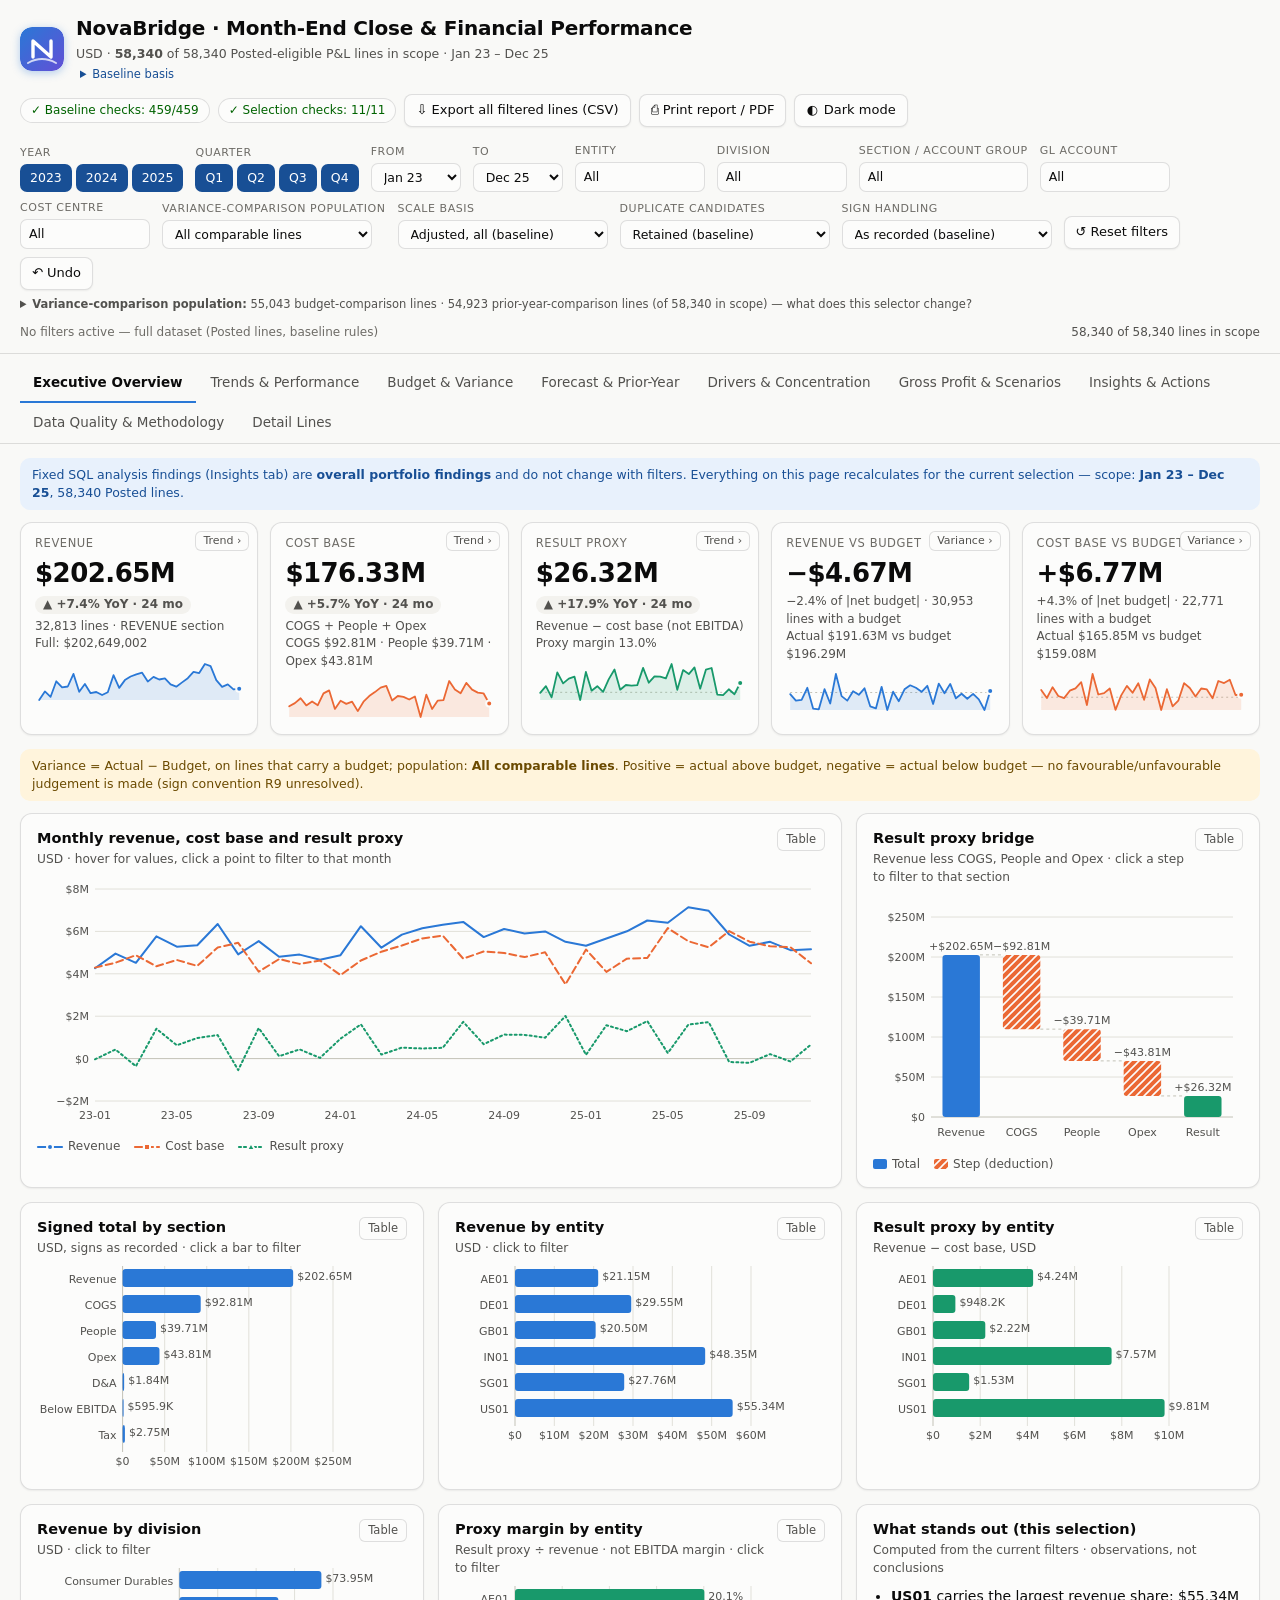
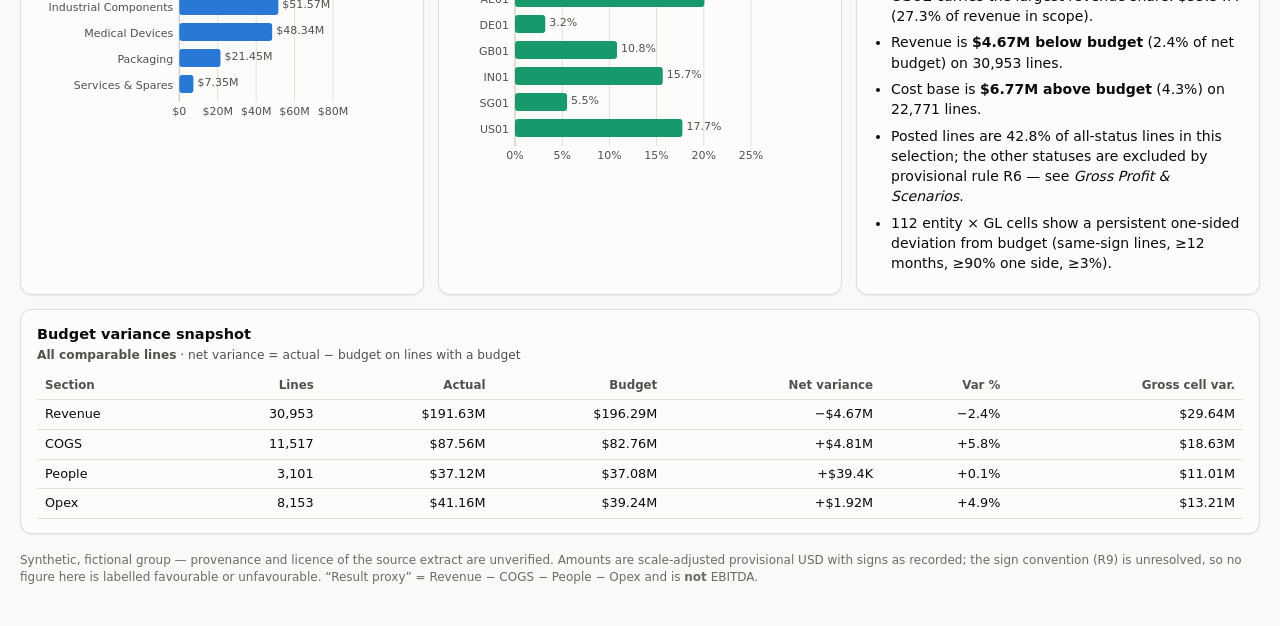
==== dashboard/index.html @ 93f6bce7 "Add dashboard landing page with link-preview thumbnail for the hosted demo" ====
<!doctype html>
<html lang="en">
<head>
<meta charset="utf-8">
<meta name="viewport" content="width=device-width, initial-scale=1">
<title>NovaBridge Close &amp; Performance Dashboard</title>
<meta name="description" content="Interactive FP&amp;A month-end close dashboard: 58,340 posted lines, budget variance, forecast, drivers and data quality. Synthetic data.">
<meta property="og:type" content="website">
<meta property="og:title" content="NovaBridge Close &amp; Performance Dashboard">
<meta property="og:description" content="Interactive FP&amp;A month-end close dashboard: 58,340 posted lines, budget variance, forecast, drivers and data quality. Synthetic data.">
<meta property="og:url" content="https://kunalkanjwani08-afk.github.io/month-end-close-reliability-fpa-analytics/dashboard/">
<meta property="og:image" content="https://kunalkanjwani08-afk.github.io/month-end-close-reliability-fpa-analytics/dashboard/screenshots/linkedin_thumbnail.png">
<meta property="og:image:width" content="1200">
<meta property="og:image:height" content="627">
<meta name="twitter:card" content="summary_large_image">
<style>
body{font-family:system-ui,Segoe UI,Arial,sans-serif;margin:0;min-height:100vh;display:grid;place-items:center;background:#0b1f3a;color:#fff;text-align:center;padding:24px}
a.btn{display:inline-block;margin-top:18px;padding:14px 26px;background:#2f6fe4;color:#fff;border-radius:10px;font-weight:700;text-decoration:none}
p{color:#c9d9f2}
</style>
</head>
<body>
<main>
<h1>NovaBridge Close &amp; Performance Dashboard</h1>
<p>Opening the interactive dashboard (7 MB, may take a few seconds to load)&hellip;</p>
<a class="btn" href="fpa_financial_analytics_dashboard.html">Open the dashboard</a>
</main>
<script>setTimeout(function(){location.replace("fpa_financial_analytics_dashboard.html")},600);</script>
</body>
</html>
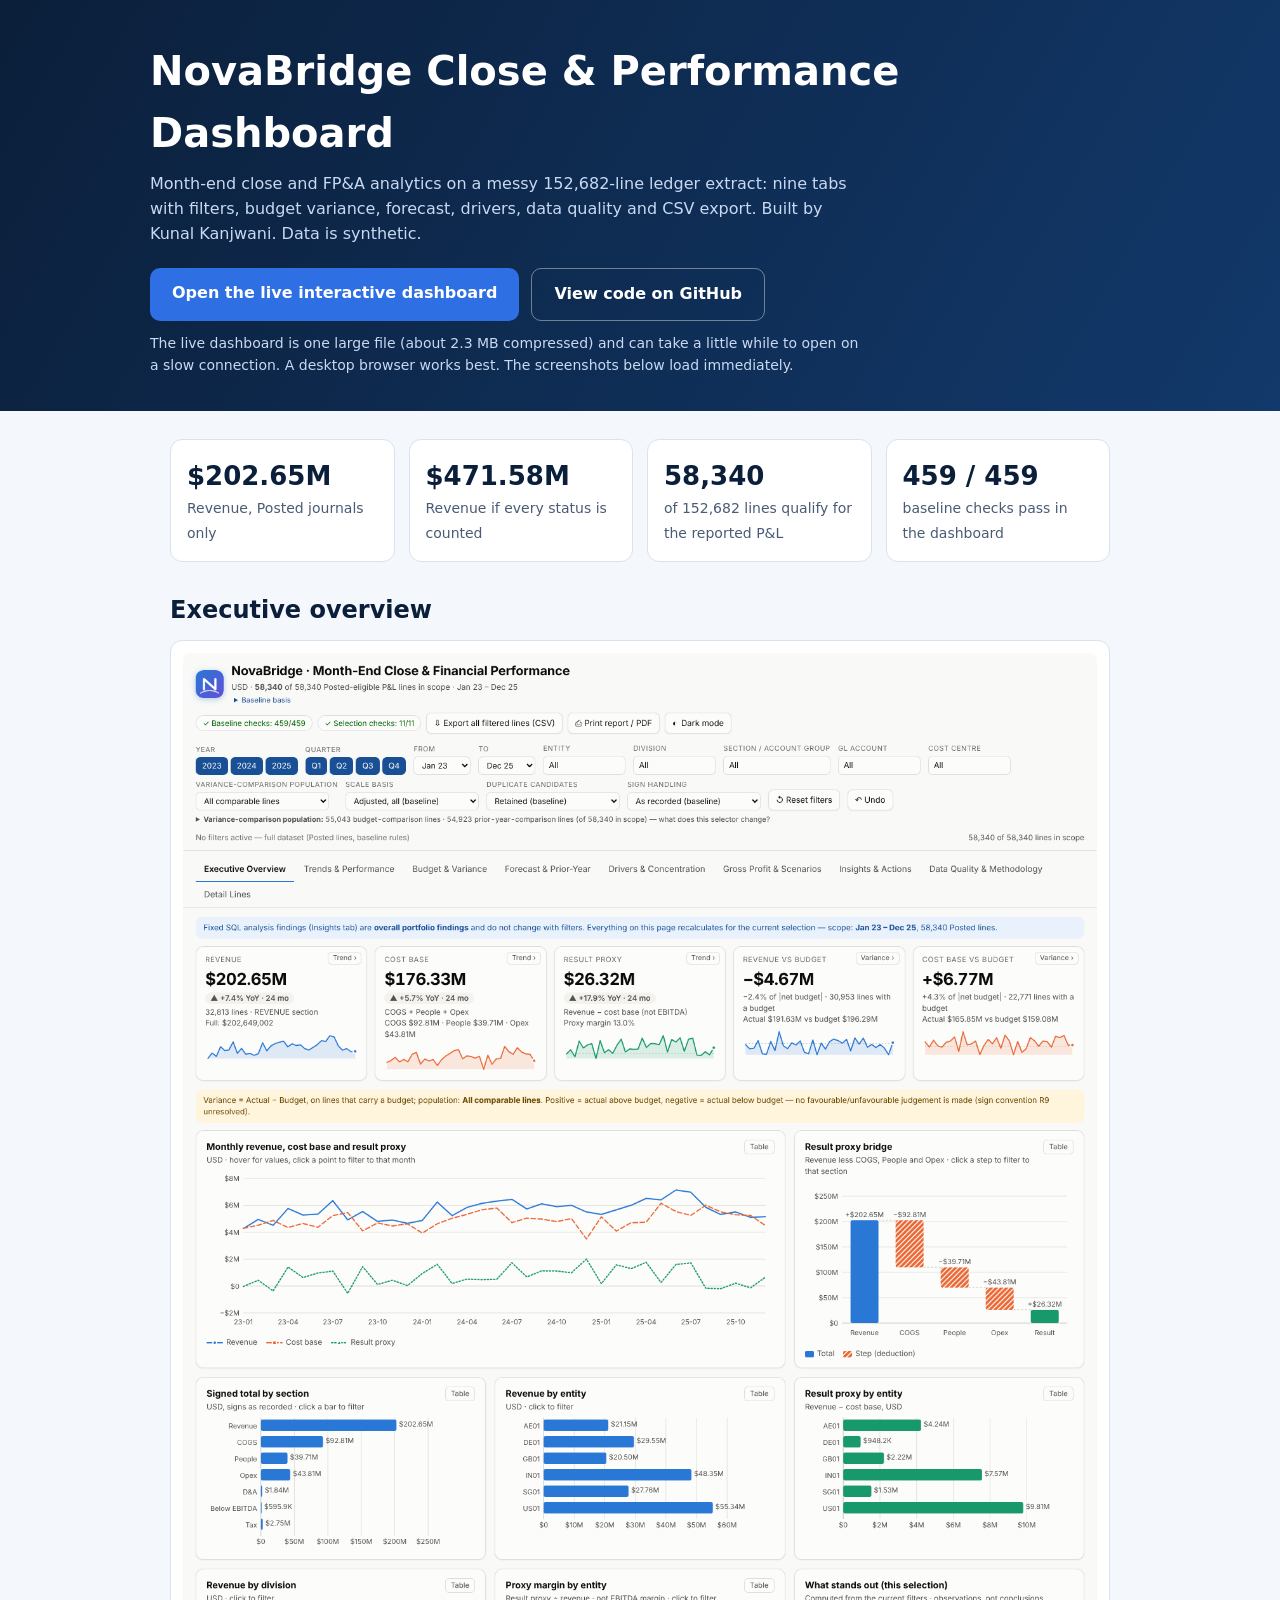
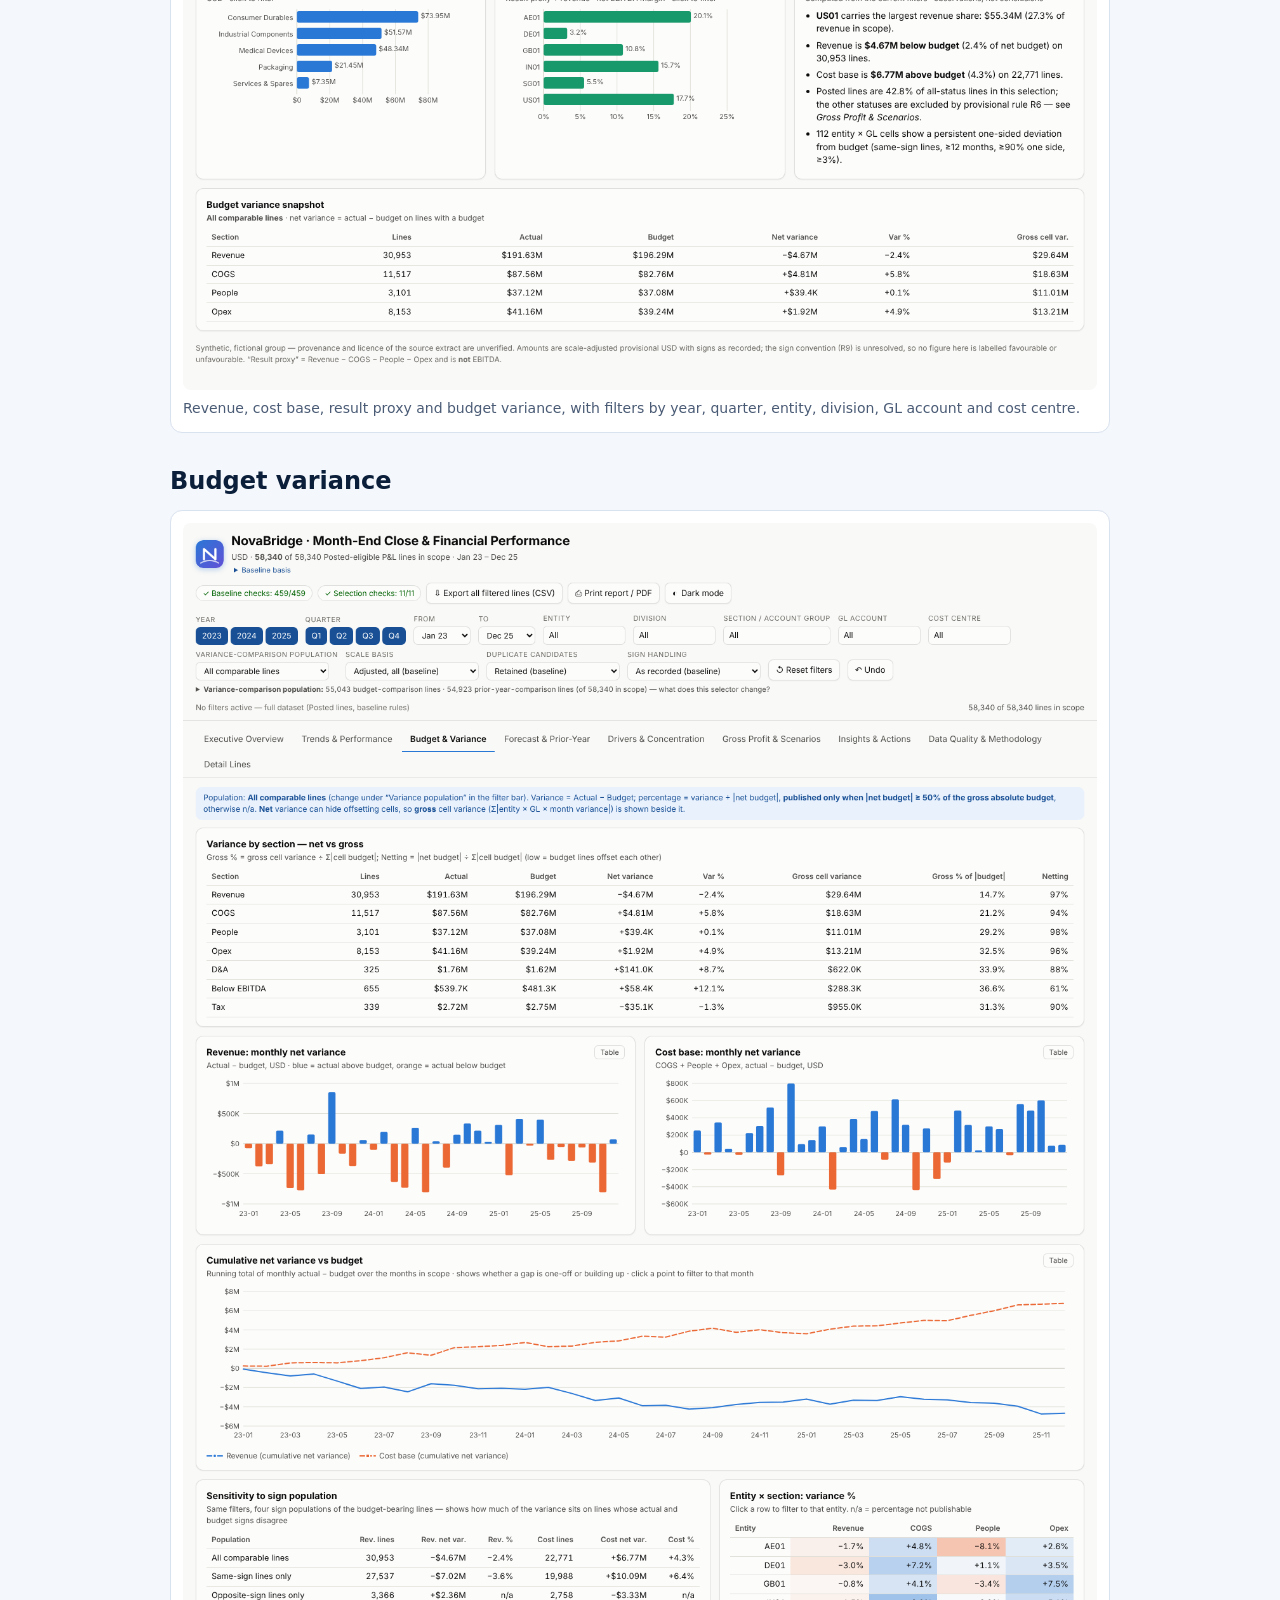
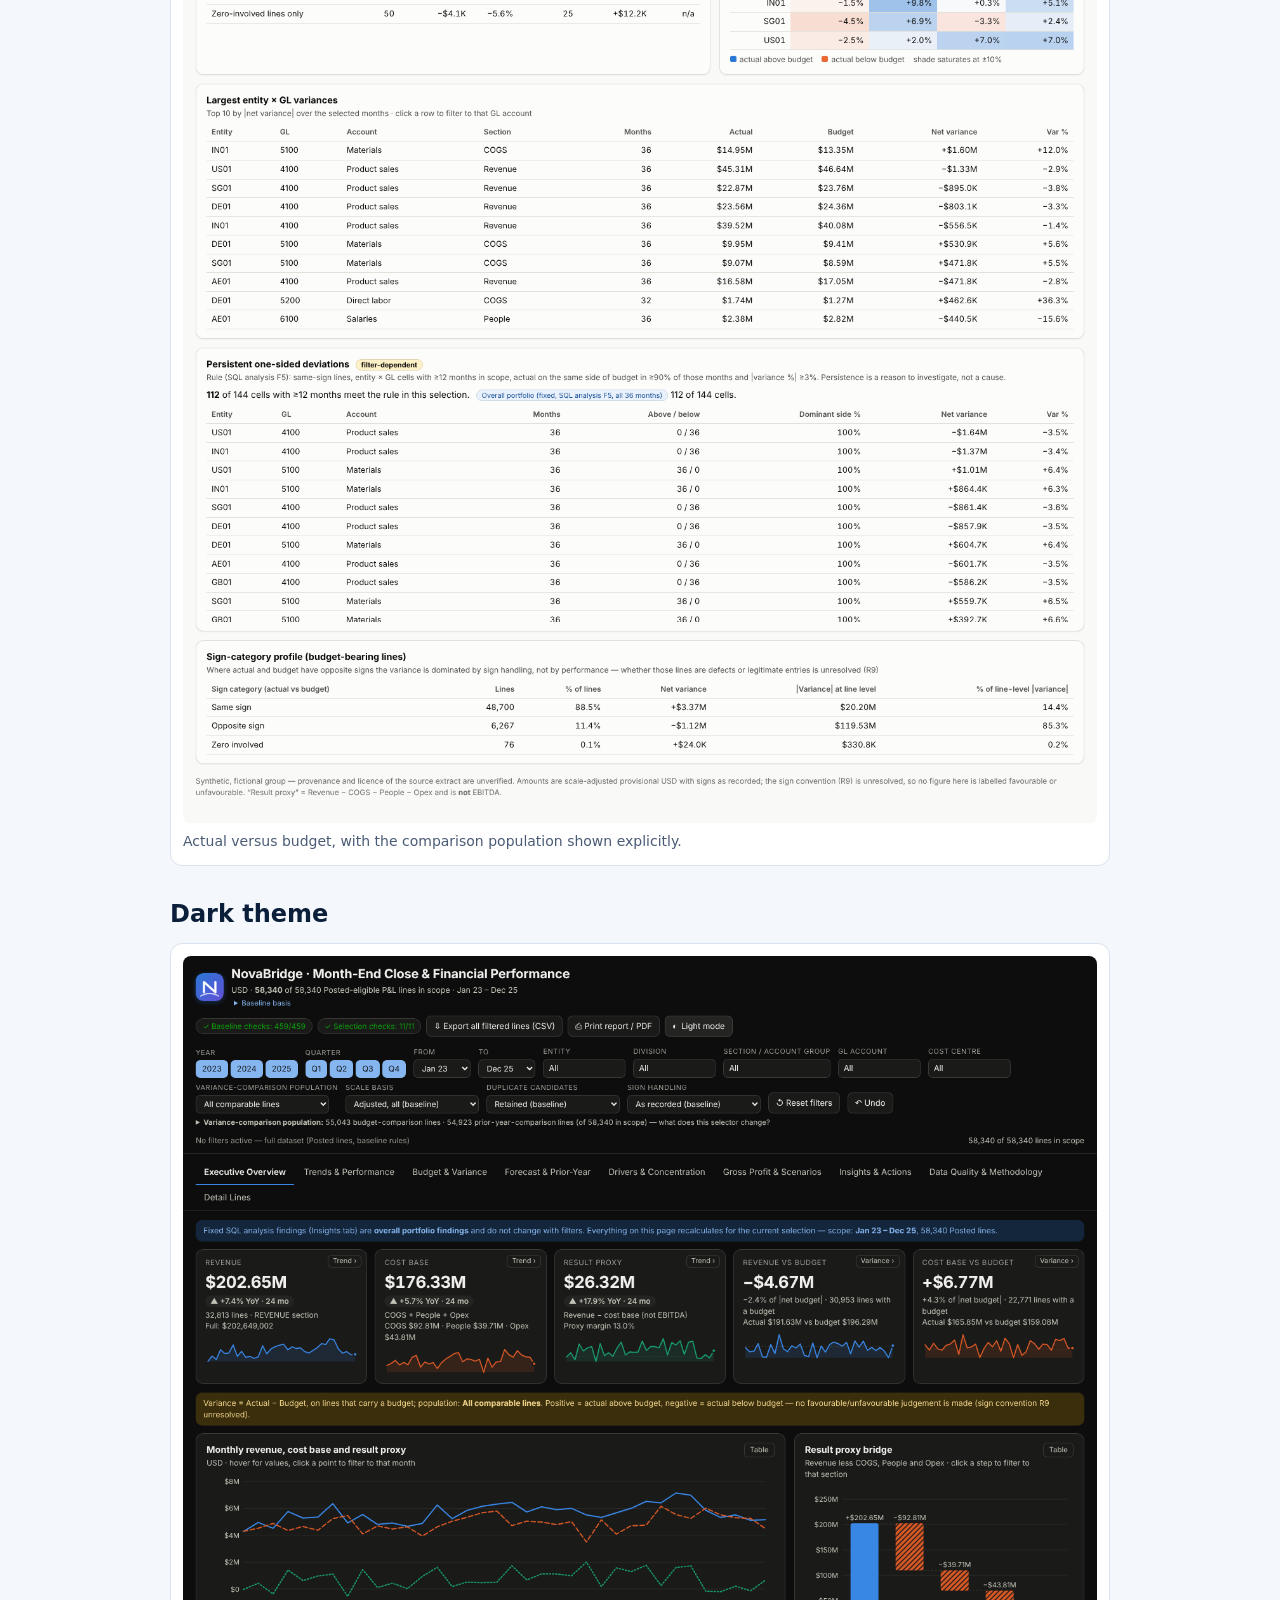
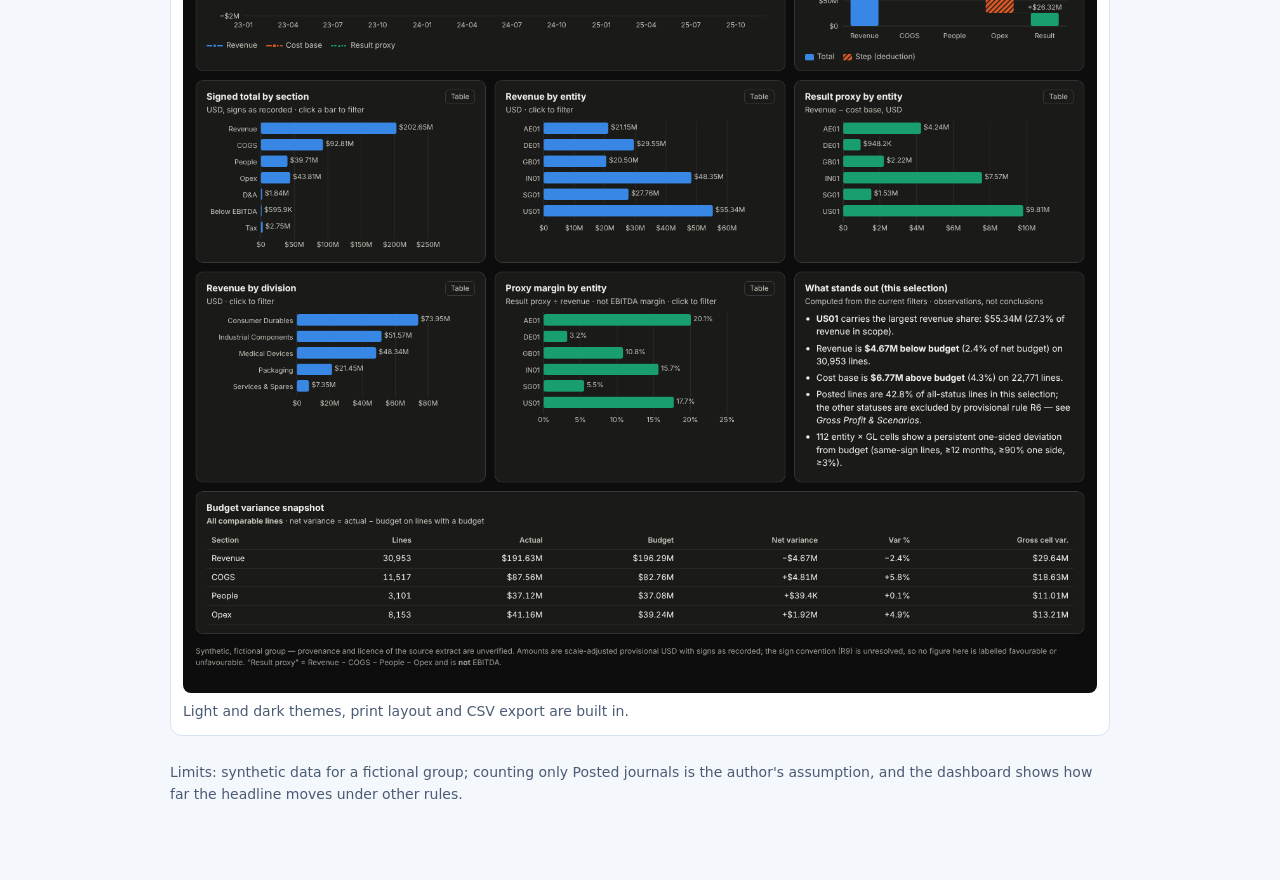
==== commit 792792be: "Dashboard landing page: fast showcase with screenshots and a manual link to the large live dashboard" ====
--- a/dashboard/index.html
+++ b/dashboard/index.html
@@ -14,17 +14,55 @@
 <meta property="og:image:height" content="627">
 <meta name="twitter:card" content="summary_large_image">
 <style>
-body{font-family:system-ui,Segoe UI,Arial,sans-serif;margin:0;min-height:100vh;display:grid;place-items:center;background:#0b1f3a;color:#fff;text-align:center;padding:24px}
-a.btn{display:inline-block;margin-top:18px;padding:14px 26px;background:#2f6fe4;color:#fff;border-radius:10px;font-weight:700;text-decoration:none}
-p{color:#c9d9f2}
+:root{--bg:#f4f7fb;--ink:#0b1f3a;--mut:#4a5b75;--card:#fff;--line:#d9e2ef;--accent:#2f6fe4}
+@media (prefers-color-scheme:dark){:root{--bg:#0b1522;--ink:#eaf1fb;--mut:#a9bad3;--card:#12233a;--line:#223654}}
+*{box-sizing:border-box}
+body{margin:0;background:var(--bg);color:var(--ink);font-family:system-ui,Segoe UI,Arial,sans-serif;line-height:1.55}
+header{background:linear-gradient(120deg,#0b1f3a,#12396b);color:#fff;padding:40px 20px 34px}
+.wrap{max-width:980px;margin:0 auto;padding:0 20px}
+header .wrap{padding:0}
+h1{margin:0 0 8px;font-size:clamp(26px,5vw,40px)}
+header p{margin:0;color:#c9d9f2;max-width:720px}
+.btns{display:flex;flex-wrap:wrap;gap:12px;margin-top:22px}
+a.btn{display:inline-block;padding:13px 22px;border-radius:10px;font-weight:700;text-decoration:none;background:var(--accent);color:#fff}
+a.btn.alt{background:transparent;border:1px solid #ffffff66}
+.note{font-size:14px;color:#c9d9f2;margin-top:12px}
+main{padding:28px 0 60px}
+.kpis{display:grid;grid-template-columns:repeat(auto-fit,minmax(200px,1fr));gap:14px;margin:0 0 28px}
+.kpi{background:var(--card);border:1px solid var(--line);border-radius:12px;padding:16px}
+.kpi b{display:block;font-size:26px}
+.kpi span{color:var(--mut);font-size:14px}
+h2{margin:30px 0 10px}
+figure{margin:0 0 26px;background:var(--card);border:1px solid var(--line);border-radius:12px;padding:12px}
+figure img{width:100%;height:auto;display:block;border-radius:8px}
+figcaption{color:var(--mut);font-size:14px;margin-top:8px}
+.limits{color:var(--mut);font-size:14px}
 </style>
 </head>
 <body>
-<main>
+<header><div class="wrap">
 <h1>NovaBridge Close &amp; Performance Dashboard</h1>
-<p>Opening the interactive dashboard (7 MB, may take a few seconds to load)&hellip;</p>
-<a class="btn" href="fpa_financial_analytics_dashboard.html">Open the dashboard</a>
-</main>
-<script>setTimeout(function(){location.replace("fpa_financial_analytics_dashboard.html")},600);</script>
+<p>Month-end close and FP&amp;A analytics on a messy 152,682-line ledger extract: nine tabs with filters, budget variance, forecast, drivers, data quality and CSV export. Built by Kunal Kanjwani. Data is synthetic.</p>
+<div class="btns">
+<a class="btn" href="fpa_financial_analytics_dashboard.html" target="_blank" rel="noopener">Open the live interactive dashboard</a>
+<a class="btn alt" href="https://github.com/kunalkanjwani08-afk/month-end-close-reliability-fpa-analytics" target="_blank" rel="noopener">View code on GitHub</a>
+</div>
+<p class="note">The live dashboard is one large file (about 2.3 MB compressed) and can take a little while to open on a slow connection. A desktop browser works best. The screenshots below load immediately.</p>
+</div></header>
+<main><div class="wrap">
+<div class="kpis">
+<div class="kpi"><b>$202.65M</b><span>Revenue, Posted journals only</span></div>
+<div class="kpi"><b>$471.58M</b><span>Revenue if every status is counted</span></div>
+<div class="kpi"><b>58,340</b><span>of 152,682 lines qualify for the reported P&amp;L</span></div>
+<div class="kpi"><b>459 / 459</b><span>baseline checks pass in the dashboard</span></div>
+</div>
+<h2>Executive overview</h2>
+<figure><img src="screenshots/desktop_overview.png" alt="Dashboard executive overview, light theme" loading="lazy" width="1440" height="2107"><figcaption>Revenue, cost base, result proxy and budget variance, with filters by year, quarter, entity, division, GL account and cost centre.</figcaption></figure>
+<h2>Budget variance</h2>
+<figure><img src="screenshots/desktop_variance.png" alt="Dashboard budget variance tab, light theme" loading="lazy" width="1440" height="2994"><figcaption>Actual versus budget, with the comparison population shown explicitly.</figcaption></figure>
+<h2>Dark theme</h2>
+<figure><img src="screenshots/dark_overview.png" alt="Dashboard executive overview, dark theme" loading="lazy" width="1440" height="2107"><figcaption>Light and dark themes, print layout and CSV export are built in.</figcaption></figure>
+<p class="limits">Limits: synthetic data for a fictional group; counting only Posted journals is the author's assumption, and the dashboard shows how far the headline moves under other rules.</p>
+</div></main>
 </body>
 </html>
